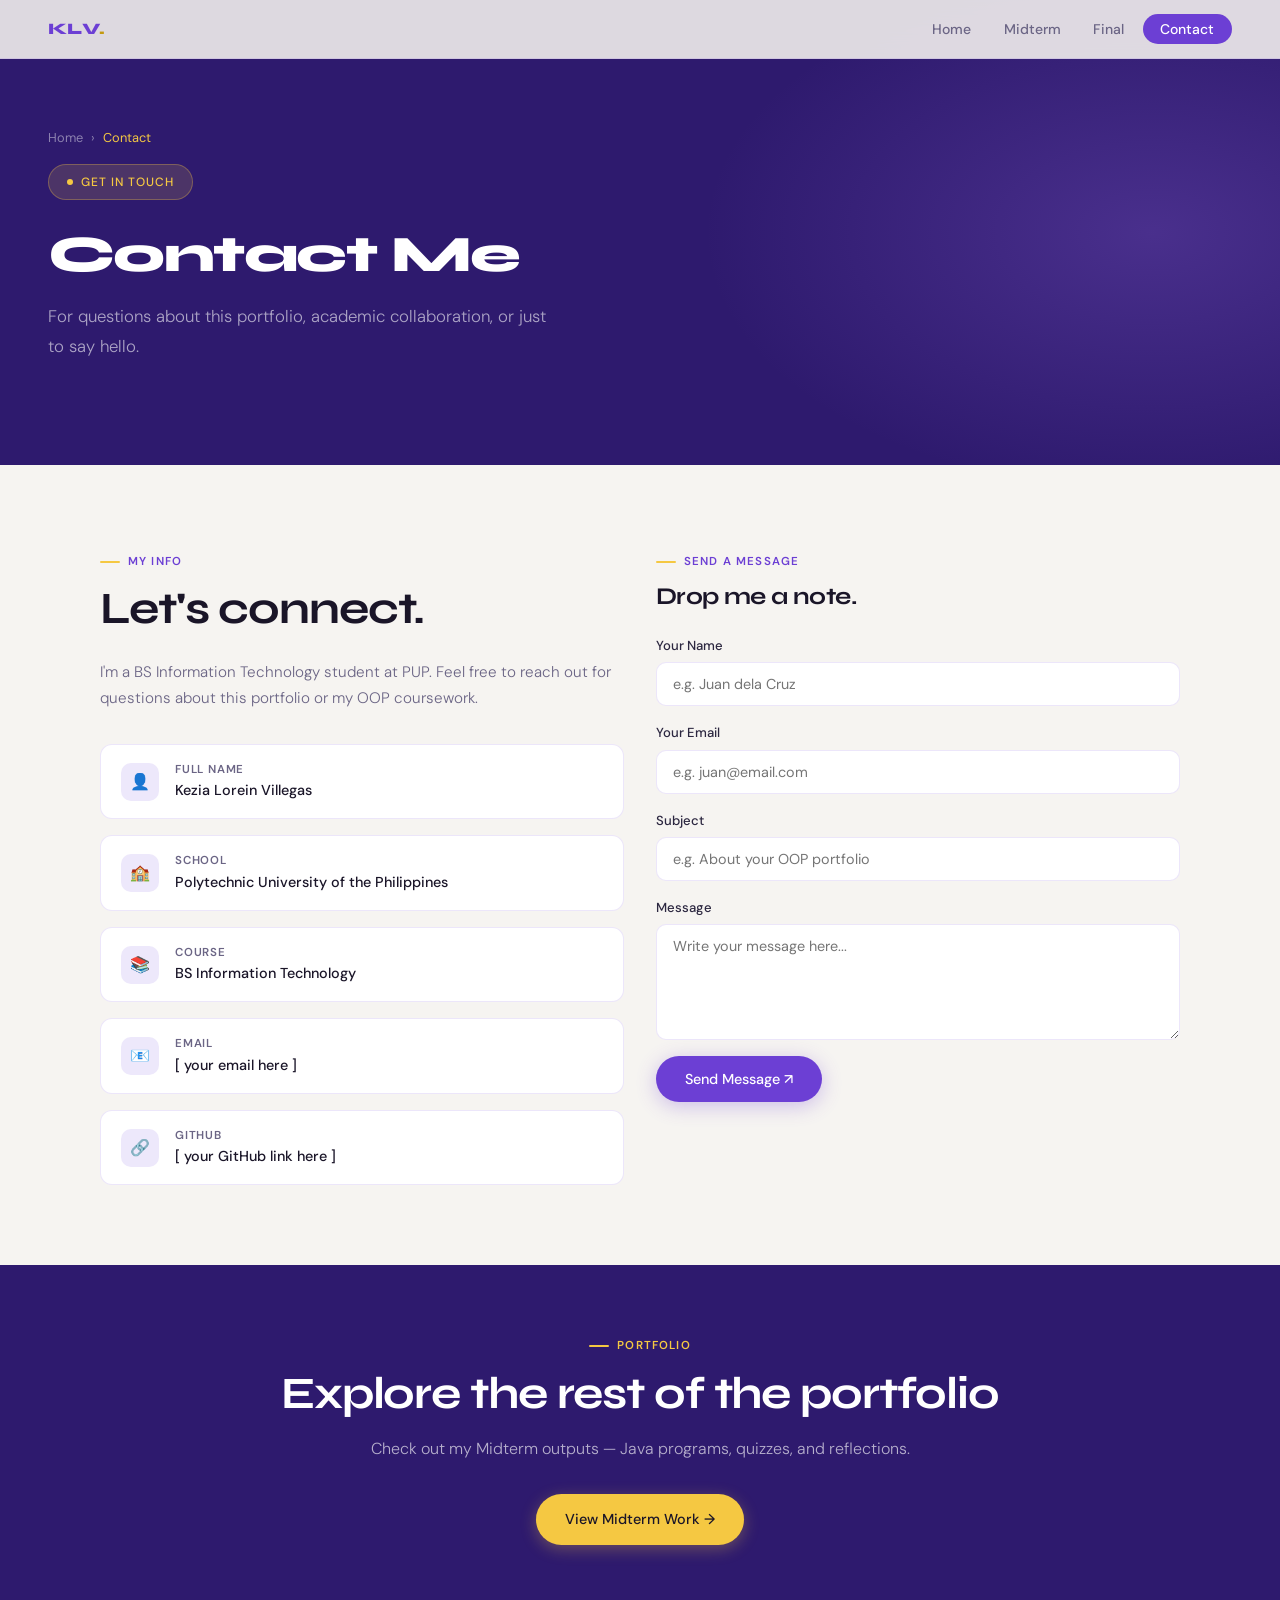
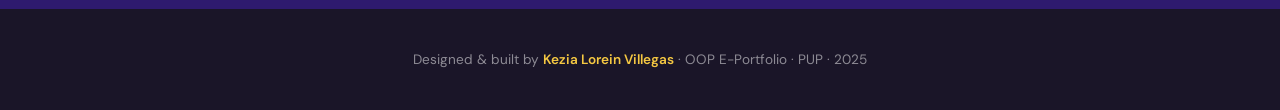
==== contact.html @ 6e98d148 "Add files via upload" ====
<!DOCTYPE html>
<html lang="en">
<head>
  <meta charset="UTF-8"/>
  <meta name="viewport" content="width=device-width, initial-scale=1.0"/>
  <title>Contact — Kezia Lorein Villegas</title>
  <link rel="stylesheet" href="style.css"/>
</head>
<body>

<!-- NAV -->
<nav>
  <a href="index.html" class="nav-logo">KLV<span>.</span></a>
  <ul class="nav-links">
    <li><a href="index.html">Home</a></li>
    <li><a href="midterm.html">Midterm</a></li>
    <li><a href="final.html">Final</a></li>
    <li><a href="contact.html" class="active nav-cta">Contact</a></li>
  </ul>
</nav>

<!-- PAGE HERO -->
<div class="page-hero">
  <div class="page-hero-bg"></div>
  <div class="page-hero-content">
    <div class="breadcrumb">
      <a href="index.html">Home</a> › <span>Contact</span>
    </div>
    <div class="hero-tag">Get in Touch</div>
    <h1 class="hero-title">Contact Me</h1>
    <p class="hero-sub">
      For questions about this portfolio, academic collaboration, or just to say hello.
    </p>
  </div>
</div>

<!-- CONTACT SECTION -->
<section>
  <div class="section-inner">
    <div class="contact-grid">

      <!-- Left: Info -->
      <div>
        <div class="section-label">My Info</div>
        <h2 class="section-title" style="margin-bottom: 1.5rem;">Let's connect.</h2>
        <p style="color: var(--muted); font-size: 0.95rem; line-height: 1.75; margin-bottom: 2rem; font-weight: 300;">
          I'm a BS Information Technology student at PUP. Feel free to reach out for questions
          about this portfolio or my OOP coursework.
        </p>

        <div class="contact-info">
          <div class="contact-item">
            <div class="contact-item-icon">👤</div>
            <div class="contact-item-text">
              <div class="label">Full Name</div>
              <div class="value">Kezia Lorein Villegas</div>
            </div>
          </div>
          <div class="contact-item">
            <div class="contact-item-icon">🏫</div>
            <div class="contact-item-text">
              <div class="label">School</div>
              <div class="value">Polytechnic University of the Philippines</div>
            </div>
          </div>
          <div class="contact-item">
            <div class="contact-item-icon">📚</div>
            <div class="contact-item-text">
              <div class="label">Course</div>
              <div class="value">BS Information Technology</div>
            </div>
          </div>
          <div class="contact-item">
            <div class="contact-item-icon">📧</div>
            <div class="contact-item-text">
              <div class="label">Email</div>
              <div class="value">[ your email here ]</div>
            </div>
          </div>
          <div class="contact-item">
            <div class="contact-item-icon">🔗</div>
            <div class="contact-item-text">
              <div class="label">GitHub</div>
              <div class="value">[ your GitHub link here ]</div>
            </div>
          </div>
        </div>
      </div>

      <!-- Right: Form -->
      <div>
        <div class="section-label">Send a Message</div>
        <h2 class="section-title" style="margin-bottom: 1.5rem; font-size: 1.5rem;">Drop me a note.</h2>
        <div class="contact-form">
          <div class="form-group">
            <label for="name">Your Name</label>
            <input type="text" id="name" placeholder="e.g. Juan dela Cruz"/>
          </div>
          <div class="form-group">
            <label for="email">Your Email</label>
            <input type="email" id="email" placeholder="e.g. juan@email.com"/>
          </div>
          <div class="form-group">
            <label for="subject">Subject</label>
            <input type="text" id="subject" placeholder="e.g. About your OOP portfolio"/>
          </div>
          <div class="form-group">
            <label for="message">Message</label>
            <textarea id="message" rows="5" placeholder="Write your message here..."></textarea>
          </div>
          <button class="btn btn-primary" onclick="handleSubmit()" style="align-self: flex-start;">
            Send Message ↗
          </button>
          <p id="form-msg" style="font-size: 0.85rem; color: var(--purple); display: none; margin-top: 0.25rem;">
            ✓ Thanks! Your message was sent. (Note: wire up a backend or use Formspree for real submissions.)
          </p>
        </div>
      </div>

    </div>
  </div>
</section>

<!-- CTA BAND -->
<section class="band">
  <div class="section-inner" style="text-align: center;">
    <div class="section-label" style="justify-content: center;">Portfolio</div>
    <h2 class="section-title">Explore the rest of the portfolio</h2>
    <p class="section-desc" style="margin: 0 auto 2rem;">
      Check out my Midterm outputs — Java programs, quizzes, and reflections.
    </p>
    <a href="midterm.html" class="btn btn-yellow">View Midterm Work →</a>
  </div>
</section>

<!-- FOOTER -->
<footer>
  <p>Designed & built by <strong>Kezia Lorein Villegas</strong> · OOP E-Portfolio · PUP · 2025</p>
</footer>

<script>
function handleSubmit() {
  const name = document.getElementById('name').value;
  const email = document.getElementById('email').value;
  const message = document.getElementById('message').value;
  const msg = document.getElementById('form-msg');
  if (name && email && message) {
    msg.style.display = 'block';
  } else {
    msg.style.display = 'block';
    msg.style.color = '#E24B4A';
    msg.textContent = '⚠ Please fill in all required fields.';
  }
}
</script>

</body>
</html>
---- style.css ----
@import url('https://fonts.googleapis.com/css2?family=Syne:wght@400;600;700;800&family=DM+Sans:ital,opsz,wght@0,9..40,300;0,9..40,400;0,9..40,500;1,9..40,300&display=swap');

*, *::before, *::after { box-sizing: border-box; margin: 0; padding: 0; }

:root {
  --purple: #6C3FD4;
  --purple-dark: #4B2A9A;
  --purple-xdark: #2E1A6E;
  --purple-light: #EDE8FB;
  --purple-mid: #9B6FE8;
  --yellow: #F5C842;
  --yellow-dark: #C49A10;
  --yellow-light: #FEF7DC;
  --gray-bg: #F6F4F1;
  --dark: #1A1528;
  --text: #2C2740;
  --muted: #6B6585;
  --border: rgba(108,63,212,0.13);
  --white: #ffffff;
}

html { scroll-behavior: smooth; }
body { font-family: 'DM Sans', sans-serif; background: var(--gray-bg); color: var(--text); line-height: 1.6; }

/* ---- NAV ---- */
nav {
  position: fixed; top: 0; left: 0; right: 0; z-index: 100;
  display: flex; align-items: center; justify-content: space-between;
  padding: 1rem 3rem;
  background: rgba(246,244,241,0.88); backdrop-filter: blur(14px);
  border-bottom: 1px solid var(--border);
}
.nav-logo {
  font-family: 'Syne', sans-serif; font-weight: 800; font-size: 1rem;
  color: var(--purple); text-decoration: none; letter-spacing: -0.01em;
}
.nav-logo span { color: var(--yellow-dark); }
.nav-links { display: flex; gap: 0.25rem; list-style: none; align-items: center; }
.nav-links a {
  text-decoration: none; font-size: 0.875rem; font-weight: 500; color: var(--muted);
  padding: 0.4rem 0.9rem; border-radius: 100px; transition: all 0.2s;
}
.nav-links a:hover, .nav-links a.active {
  color: var(--purple); background: var(--purple-light);
}
.nav-cta {
  background: var(--purple) !important; color: #fff !important;
  padding: 0.4rem 1.1rem !important; border-radius: 100px;
}
.nav-cta:hover { background: var(--purple-dark) !important; }

/* ---- HERO ---- */
.hero {
  min-height: 100vh; display: flex; align-items: center;
  padding: 7rem 3rem 5rem; position: relative; overflow: hidden;
}
.hero-bg {
  position: absolute; inset: 0; z-index: 0;
  background:
    radial-gradient(ellipse 55% 55% at 85% 15%, rgba(108,63,212,0.11) 0%, transparent 70%),
    radial-gradient(ellipse 40% 40% at 5% 85%, rgba(245,200,66,0.1) 0%, transparent 60%);
}
.hero-circle {
  position: absolute; border-radius: 50%; z-index: 0;
}
.hero-circle-1 { width: 400px; height: 400px; top: 8%; right: 5%; border: 1.5px solid rgba(108,63,212,0.12); }
.hero-circle-2 { width: 260px; height: 260px; top: 16%; right: 11%; border: 1.5px solid rgba(245,200,66,0.18); }
.hero-circle-3 { width: 100px; height: 100px; top: 28%; right: 22%; background: rgba(245,200,66,0.08); }

.hero-content { position: relative; z-index: 1; max-width: 820px; }
.hero-tag {
  display: inline-flex; align-items: center; gap: 0.5rem;
  background: var(--purple-light); color: var(--purple-dark);
  font-size: 0.75rem; font-weight: 500; letter-spacing: 0.09em; text-transform: uppercase;
  padding: 0.45rem 1.1rem; border-radius: 100px; margin-bottom: 1.75rem;
  border: 1px solid rgba(108,63,212,0.2);
}
.hero-tag::before { content: ''; width: 6px; height: 6px; border-radius: 50%; background: var(--purple); flex-shrink: 0; }

h1.hero-title {
  font-family: 'Syne', sans-serif;
  font-size: clamp(2.6rem, 5.5vw, 4.8rem);
  font-weight: 800; line-height: 1.06; letter-spacing: -0.03em;
  color: var(--dark); margin-bottom: 1.25rem;
}
h1.hero-title .purple {
  background: linear-gradient(135deg, var(--purple) 0%, var(--purple-mid) 100%);
  -webkit-background-clip: text; -webkit-text-fill-color: transparent; background-clip: text;
}
h1.hero-title .yellow { color: var(--yellow-dark); }

.hero-sub {
  font-size: 1.05rem; color: var(--muted); line-height: 1.75;
  max-width: 500px; margin-bottom: 2.5rem; font-weight: 300;
}
.hero-actions { display: flex; gap: 1rem; flex-wrap: wrap; }

/* ---- BUTTONS ---- */
.btn {
  display: inline-flex; align-items: center; gap: 0.5rem;
  font-family: 'DM Sans', sans-serif; font-size: 0.9rem; font-weight: 500;
  padding: 0.85rem 1.8rem; border-radius: 100px; text-decoration: none;
  border: none; cursor: pointer; transition: transform 0.2s, box-shadow 0.2s, background 0.2s;
}
.btn:hover { transform: translateY(-2px); }
.btn-primary {
  background: var(--purple); color: #fff;
  box-shadow: 0 4px 20px rgba(108,63,212,0.3);
}
.btn-primary:hover { background: var(--purple-dark); box-shadow: 0 6px 28px rgba(108,63,212,0.4); }
.btn-secondary {
  background: transparent; color: var(--purple);
  border: 1.5px solid rgba(108,63,212,0.35);
}
.btn-secondary:hover { background: var(--purple-light); }
.btn-yellow {
  background: var(--yellow); color: var(--dark);
  box-shadow: 0 4px 16px rgba(245,200,66,0.3);
}
.btn-yellow:hover { background: #f0bc30; }

/* ---- SECTIONS ---- */
section { padding: 5rem 3rem; }
.section-inner { max-width: 1080px; margin: 0 auto; }

.section-label {
  display: inline-flex; align-items: center; gap: 0.5rem;
  font-size: 0.72rem; font-weight: 600; letter-spacing: 0.1em; text-transform: uppercase;
  color: var(--purple); margin-bottom: 0.75rem;
}
.section-label::before { content: ''; width: 20px; height: 2px; background: var(--yellow); border-radius: 2px; }

h2.section-title {
  font-family: 'Syne', sans-serif; font-size: clamp(1.8rem, 3.5vw, 2.8rem);
  font-weight: 700; letter-spacing: -0.025em; color: var(--dark); margin-bottom: 1rem; line-height: 1.15;
}
.section-desc { font-size: 1rem; color: var(--muted); max-width: 560px; line-height: 1.7; margin-bottom: 3rem; font-weight: 300; }

/* ---- ACCENT BAND ---- */
.band {
  background: var(--purple-xdark); color: #fff; padding: 4rem 3rem;
}
.band .section-label { color: var(--yellow); }
.band .section-label::before { background: var(--yellow); }
.band h2.section-title { color: #fff; }
.band .section-desc { color: rgba(255,255,255,0.65); }

/* ---- CARDS ---- */
.cards-grid {
  display: grid;
  grid-template-columns: repeat(auto-fit, minmax(280px, 1fr));
  gap: 1.25rem;
}
.card {
  background: var(--white); border-radius: 16px;
  border: 1px solid var(--border); padding: 1.75rem;
  transition: transform 0.25s, box-shadow 0.25s;
}
.card:hover { transform: translateY(-4px); box-shadow: 0 12px 40px rgba(108,63,212,0.1); }

.card-icon {
  width: 44px; height: 44px; border-radius: 12px;
  background: var(--purple-light); display: flex; align-items: center; justify-content: center;
  margin-bottom: 1rem; font-size: 1.2rem;
}
.card-icon.yellow { background: var(--yellow-light); }

.card h3 {
  font-family: 'Syne', sans-serif; font-size: 1rem; font-weight: 700;
  color: var(--dark); margin-bottom: 0.5rem;
}
.card p { font-size: 0.875rem; color: var(--muted); line-height: 1.65; }
.card-tag {
  display: inline-block; margin-top: 1rem;
  background: var(--purple-light); color: var(--purple-dark);
  font-size: 0.72rem; font-weight: 600; letter-spacing: 0.06em; text-transform: uppercase;
  padding: 0.25rem 0.75rem; border-radius: 100px;
}
.card-tag.yellow { background: var(--yellow-light); color: var(--yellow-dark); }

/* ---- CODE BLOCK ---- */
.code-block {
  background: var(--dark); border-radius: 12px; padding: 1.5rem;
  font-family: 'Courier New', monospace; font-size: 0.82rem;
  color: #e2d9f3; line-height: 1.7; overflow-x: auto; margin: 1.25rem 0;
  border: 1px solid rgba(255,255,255,0.06);
}
.code-block .kw { color: var(--purple-mid); }
.code-block .cls { color: var(--yellow); }
.code-block .str { color: #98e0b4; }
.code-block .cm { color: #6B6585; font-style: italic; }
.code-block .num { color: #f5a87c; }

/* ---- REFLECTION BOX ---- */
.reflection {
  background: linear-gradient(135deg, var(--purple-light) 0%, var(--yellow-light) 100%);
  border-radius: 16px; padding: 2rem; border-left: 4px solid var(--purple);
  margin: 1.5rem 0;
}
.reflection p { font-size: 0.95rem; color: var(--text); line-height: 1.75; font-style: italic; }
.reflection-author { margin-top: 1rem; font-size: 0.82rem; font-weight: 600; color: var(--purple); }

/* ---- PAGE HERO (inner pages) ---- */
.page-hero {
  padding: 8rem 3rem 4rem; position: relative; overflow: hidden;
  background: var(--purple-xdark);
}
.page-hero-bg {
  position: absolute; inset: 0;
  background: radial-gradient(ellipse 50% 80% at 90% 50%, rgba(155,111,232,0.25) 0%, transparent 70%);
}
.page-hero-content { position: relative; z-index: 1; max-width: 820px; }
.page-hero .hero-tag { background: rgba(245,200,66,0.15); color: var(--yellow); border-color: rgba(245,200,66,0.3); }
.page-hero .hero-tag::before { background: var(--yellow); }
.page-hero h1.hero-title { color: #fff; font-size: clamp(2rem, 4vw, 3.5rem); }
.page-hero .hero-sub { color: rgba(255,255,255,0.6); }

/* ---- ACCORDION ---- */
.accordion { border: 1px solid var(--border); border-radius: 12px; overflow: hidden; margin-bottom: 1rem; }
.accordion-header {
  width: 100%; background: var(--white); border: none; cursor: pointer;
  display: flex; align-items: center; justify-content: space-between;
  padding: 1.1rem 1.5rem; font-family: 'DM Sans', sans-serif;
  font-size: 0.95rem; font-weight: 500; color: var(--dark); text-align: left;
  transition: background 0.2s;
}
.accordion-header:hover { background: var(--purple-light); }
.accordion-arrow {
  width: 22px; height: 22px; border-radius: 50%;
  background: var(--purple-light); color: var(--purple);
  display: flex; align-items: center; justify-content: center;
  font-size: 0.75rem; transition: transform 0.3s; flex-shrink: 0;
}
.accordion-body { background: var(--white); padding: 0 1.5rem 1.25rem; border-top: 1px solid var(--border); }
.accordion-body p, .accordion-body li { font-size: 0.9rem; color: var(--muted); line-height: 1.7; }
.accordion-body ul { padding-left: 1.25rem; margin-top: 0.5rem; }
.accordion.open .accordion-arrow { transform: rotate(180deg); }
.accordion.open .accordion-body { display: block; }
.accordion:not(.open) .accordion-body { display: none; }

/* ---- CONTACT ---- */
.contact-grid {
  display: grid; grid-template-columns: 1fr 1fr; gap: 2rem;
}
.contact-info { display: flex; flex-direction: column; gap: 1rem; }
.contact-item {
  display: flex; align-items: center; gap: 1rem;
  background: var(--white); border-radius: 12px; padding: 1rem 1.25rem;
  border: 1px solid var(--border);
}
.contact-item-icon {
  width: 38px; height: 38px; border-radius: 10px;
  background: var(--purple-light); display: flex; align-items: center; justify-content: center;
  font-size: 1rem; flex-shrink: 0;
}
.contact-item-text .label { font-size: 0.72rem; font-weight: 600; color: var(--muted); text-transform: uppercase; letter-spacing: 0.07em; }
.contact-item-text .value { font-size: 0.9rem; font-weight: 500; color: var(--dark); }

.contact-form { display: flex; flex-direction: column; gap: 1rem; }
.form-group { display: flex; flex-direction: column; gap: 0.4rem; }
.form-group label { font-size: 0.82rem; font-weight: 500; color: var(--text); }
.form-group input, .form-group textarea {
  font-family: 'DM Sans', sans-serif; font-size: 0.9rem; color: var(--dark);
  background: var(--white); border: 1px solid var(--border);
  border-radius: 10px; padding: 0.75rem 1rem;
  transition: border-color 0.2s, box-shadow 0.2s; outline: none;
  resize: vertical;
}
.form-group input:focus, .form-group textarea:focus {
  border-color: var(--purple); box-shadow: 0 0 0 3px rgba(108,63,212,0.1);
}

/* ---- FOOTER ---- */
footer {
  background: var(--dark); color: rgba(255,255,255,0.5);
  padding: 2.5rem 3rem; text-align: center; font-size: 0.85rem;
}
footer strong { color: var(--yellow); font-weight: 600; }

/* ---- PLACEHOLDER ---- */
.placeholder-img {
  width: 100%; border-radius: 12px; background: var(--purple-light);
  border: 2px dashed rgba(108,63,212,0.25);
  display: flex; flex-direction: column; align-items: center; justify-content: center;
  gap: 0.5rem; color: var(--purple); font-size: 0.85rem; font-weight: 500;
  min-height: 180px; padding: 2rem;
}
.placeholder-img .icon { font-size: 2rem; opacity: 0.5; }

/* ---- BREADCRUMB ---- */
.breadcrumb {
  display: flex; gap: 0.5rem; align-items: center;
  font-size: 0.8rem; color: rgba(255,255,255,0.45); margin-bottom: 1rem;
}
.breadcrumb a { color: rgba(255,255,255,0.45); text-decoration: none; }
.breadcrumb a:hover { color: var(--yellow); }
.breadcrumb span { color: var(--yellow); }

/* ---- UTILS ---- */
.divider { height: 1px; background: var(--border); margin: 1.5rem 0; }
.badge {
  display: inline-block; padding: 0.2rem 0.7rem; border-radius: 100px;
  font-size: 0.72rem; font-weight: 600; letter-spacing: 0.05em; text-transform: uppercase;
}
.badge-purple { background: var(--purple-light); color: var(--purple-dark); }
.badge-yellow { background: var(--yellow-light); color: var(--yellow-dark); }
.badge-dark { background: rgba(255,255,255,0.1); color: rgba(255,255,255,0.8); }

@media (max-width: 768px) {
  nav { padding: 1rem 1.5rem; }
  .nav-links { gap: 0; }
  .nav-links a { padding: 0.4rem 0.6rem; font-size: 0.8rem; }
  section, .hero, .page-hero { padding-left: 1.5rem; padding-right: 1.5rem; }
  .contact-grid { grid-template-columns: 1fr; }
  .hero-circle-1, .hero-circle-2, .hero-circle-3 { display: none; }
}
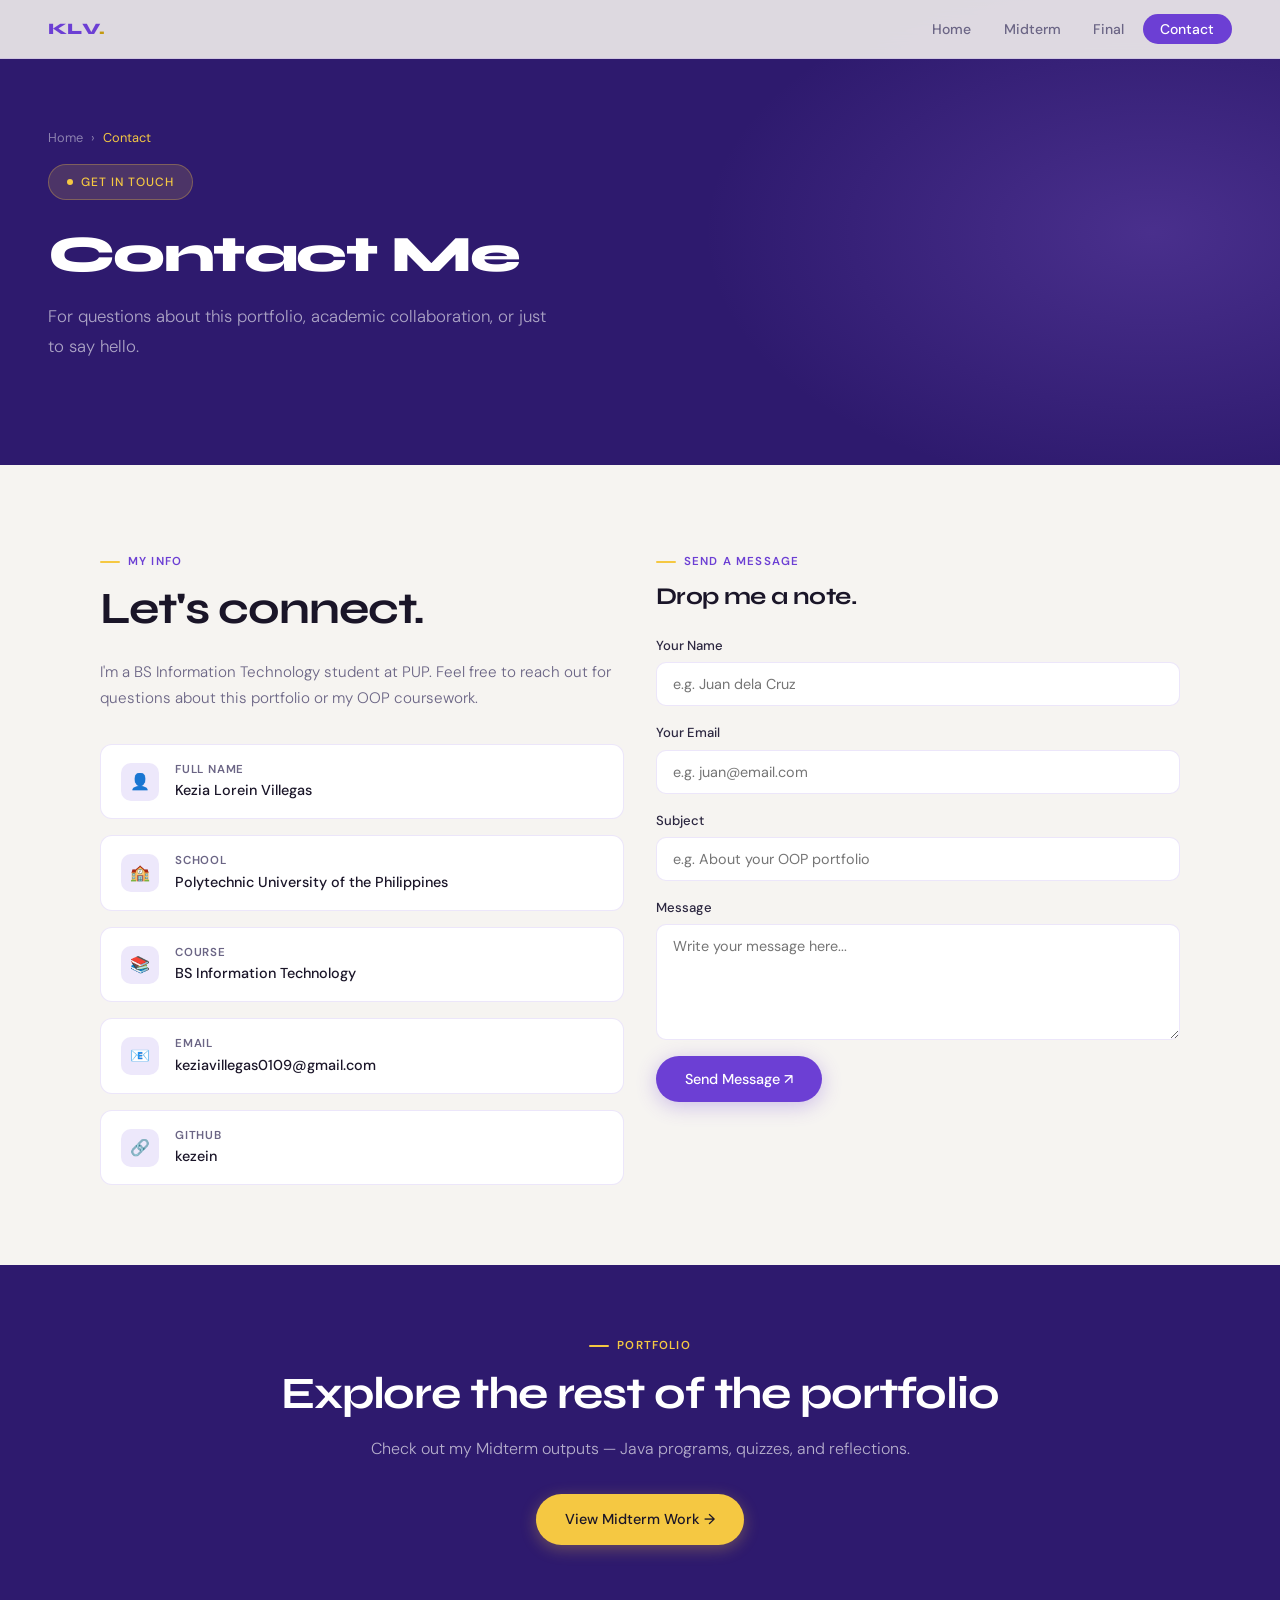
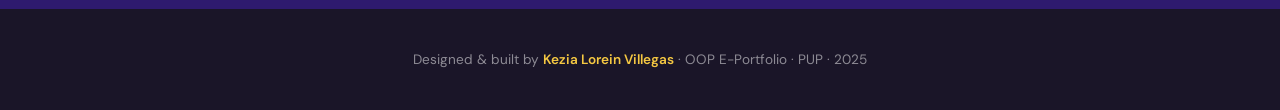
==== commit e9523f83: "updated activities" ====
--- a/contact.html
+++ b/contact.html
@@ -74,14 +74,14 @@
             <div class="contact-item-icon">📧</div>
             <div class="contact-item-text">
               <div class="label">Email</div>
-              <div class="value">[ your email here ]</div>
+              <div class="value">keziavillegas0109@gmail.com</div>
             </div>
           </div>
           <div class="contact-item">
             <div class="contact-item-icon">🔗</div>
             <div class="contact-item-text">
               <div class="label">GitHub</div>
-              <div class="value">[ your GitHub link here ]</div>
+              <div class="value">kezein</div>
             </div>
           </div>
         </div>
@@ -153,6 +153,6 @@
   }
 }
 </script>
-
+<script src="script.js"></script>
 </body>
 </html>
--- a/style.css
+++ b/style.css
@@ -314,3 +314,120 @@
   .contact-grid { grid-template-columns: 1fr; }
   .hero-circle-1, .hero-circle-2, .hero-circle-3 { display: none; }
 }
+
+/* ---- SCROLL ANIMATIONS (WITH BLUR) ---- */
+.fadeIntersect {
+  opacity: 0;
+  transform: translateY(30px);
+  filter: blur(10px); /* Starts out blurred */
+  transition: opacity 0.8s ease-out, transform 0.8s ease-out, filter 0.8s ease-out;
+  will-change: opacity, transform, filter;
+}
+
+.fadeIntersect.show {
+  opacity: 1;
+  transform: translateY(0);
+  filter: blur(0px); /* Animates to perfectly clear */
+}
+
+/* Staggered delays for cards in a grid so they reveal one by one */
+.cards-grid .fadeIntersect:nth-child(2) { transition-delay: 0.1s; }
+.cards-grid .fadeIntersect:nth-child(3) { transition-delay: 0.2s; }
+.cards-grid .fadeIntersect:nth-child(4) { transition-delay: 0.3s; }
+.archive-doc {
+  position: absolute !important;
+  cursor: pointer;
+  transition: transform 0.35s cubic-bezier(.23,1,.32,1), box-shadow 0.3s;
+  border-radius: 8px;
+  overflow: hidden;
+  box-shadow: 4px 6px 24px rgba(0,0,0,0.55);
+  box-sizing: border-box;
+}
+.archive-doc:hover {
+  box-shadow: 6px 10px 36px rgba(0,0,0,0.8);
+  filter: brightness(1.12);
+  transform: scale(1.04) !important;
+}
+.arc-doc-inner {
+  border: 1px solid rgba(255,255,255,0.08);
+  border-radius: 8px;
+  overflow: hidden;
+}
+.arc-header {
+  padding: 0.45rem 0.75rem;
+  display: flex;
+  align-items: center;
+  gap: 5px;
+  border-bottom: 1px solid rgba(255,255,255,0.06);
+  background: rgba(255,255,255,0.03);
+}
+.arc-dot-circle { width:7px; height:7px; border-radius:50%; display:inline-block; }
+.arc-screen-preview {
+  padding: 0.65rem 0.75rem;
+  font-family: 'Space Mono', monospace !important;
+  font-size: 0.46rem !important;
+  line-height: 1.7 !important;
+  color: rgba(255,255,255,0.7);
+  white-space: pre;
+  display: block;
+  max-height: 120px;
+  overflow: hidden;
+}
+.arc-screen-preview .kw  { color: #c792ea; }
+.arc-screen-preview .cls { color: #82aaff; }
+.arc-screen-preview .str { color: #c3e88d; }
+.arc-screen-preview .cm  { color: rgba(255,255,255,0.28); }
+.arc-screen-preview .num { color: #f78c6c; }
+.arc-screen-preview .fn  { color: #89ddff; }
+.arc-expand-hint {
+  padding: 0.3rem 0.75rem 0.45rem;
+  font-family: 'Space Mono', monospace;
+  font-size: 0.42rem;
+  color: rgba(255,255,255,0.2);
+  letter-spacing: 0.06em;
+}
+.arc-badge {
+  display: inline-block;
+  padding: 0.2rem 0.55rem;
+  font-size: 0.48rem;
+  font-weight: 700;
+  letter-spacing: 0.1em;
+  text-transform: uppercase;
+  border-radius: 4px;
+  margin: 0 0.75rem 0.5rem;
+  font-family: 'Space Mono', monospace;
+}
+.arc-nav-dot {
+  width:7px; height:7px; border-radius:50%;
+  background:rgba(255,255,255,0.18);
+  border:none; cursor:pointer; padding:0;
+  transition:background 0.2s;
+}
+.arc-nav-dot.arc-dot-active { background:#f5c842; }
+.arc-tag {
+  display: inline-block;
+  background: rgba(0,0,0,0.12);
+  color: rgba(0,0,0,0.6);
+  font-family: 'Space Mono', monospace;
+  font-size: 0.5rem;
+  letter-spacing: 0.08em;
+  padding: 0.2rem 0.5rem;
+  border-radius: 4px;
+  font-weight: 700;
+  text-transform: uppercase;
+  margin-right: 4px;
+  margin-bottom: 4px;
+}
+/* Lightbox code syntax inside pre */
+#archiveLbPre .kw  { color: #c792ea; }
+#archiveLbPre .cls { color: #82aaff; }
+#archiveLbPre .str { color: #c3e88d; }
+#archiveLbPre .cm  { color: rgba(255,255,255,0.3); }
+#archiveLbPre .num { color: #f78c6c; }
+#archiveLbPre .fn  { color: #89ddff; }
+
+#archiveWrap,
+.archive-scatter,
+[id*="archive"] > .section-inner > div[style*="position:relative"] {
+  min-height: 620px !important;
+}
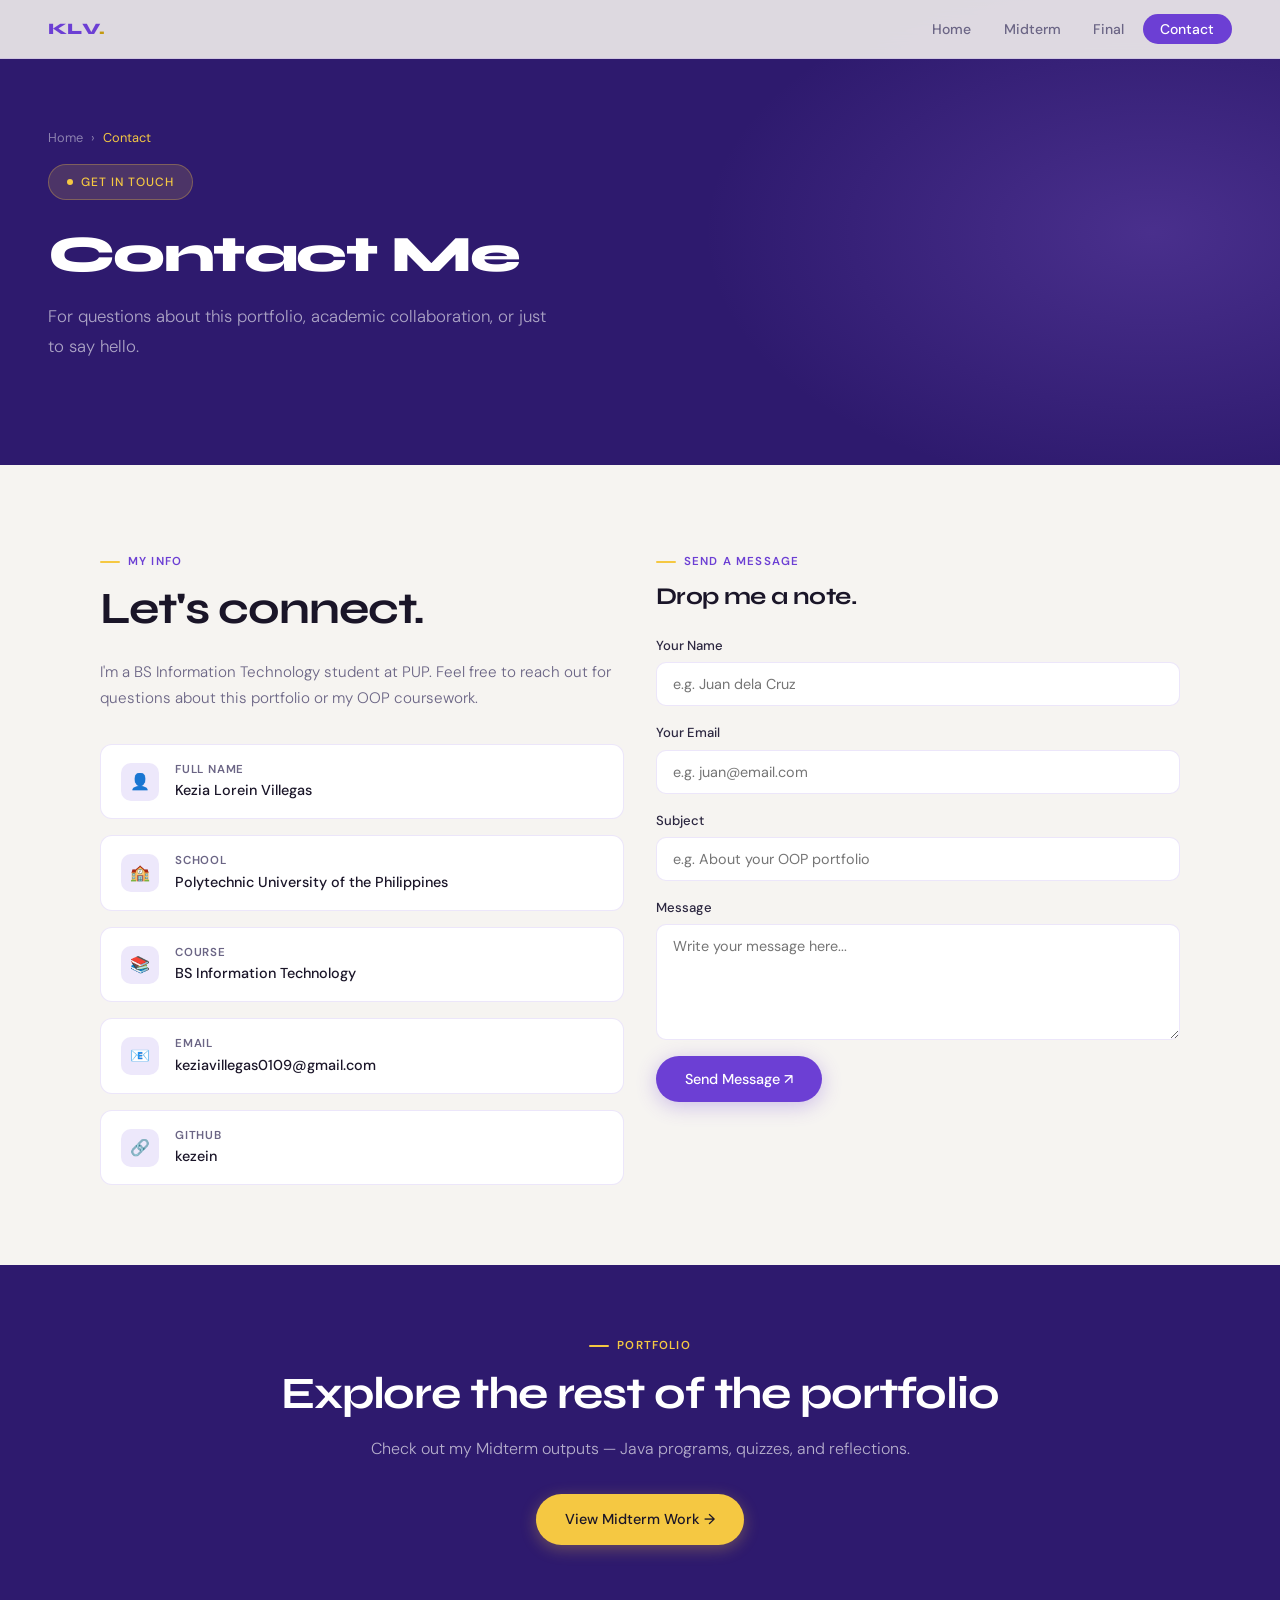
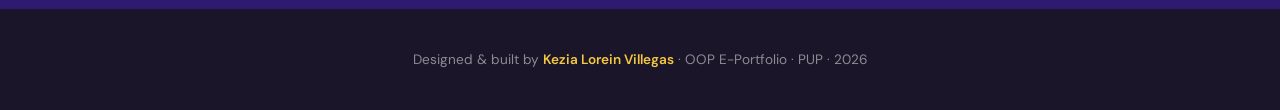
==== commit 8612ea8f: "Fixed colors" ====
--- a/contact.html
+++ b/contact.html
@@ -135,7 +135,7 @@
 
 <!-- FOOTER -->
 <footer>
-  <p>Designed & built by <strong>Kezia Lorein Villegas</strong> · OOP E-Portfolio · PUP · 2025</p>
+  <p>Designed & built by <strong>Kezia Lorein Villegas</strong> · OOP E-Portfolio · PUP · 2026</p>
 </footer>
 
 <script>
